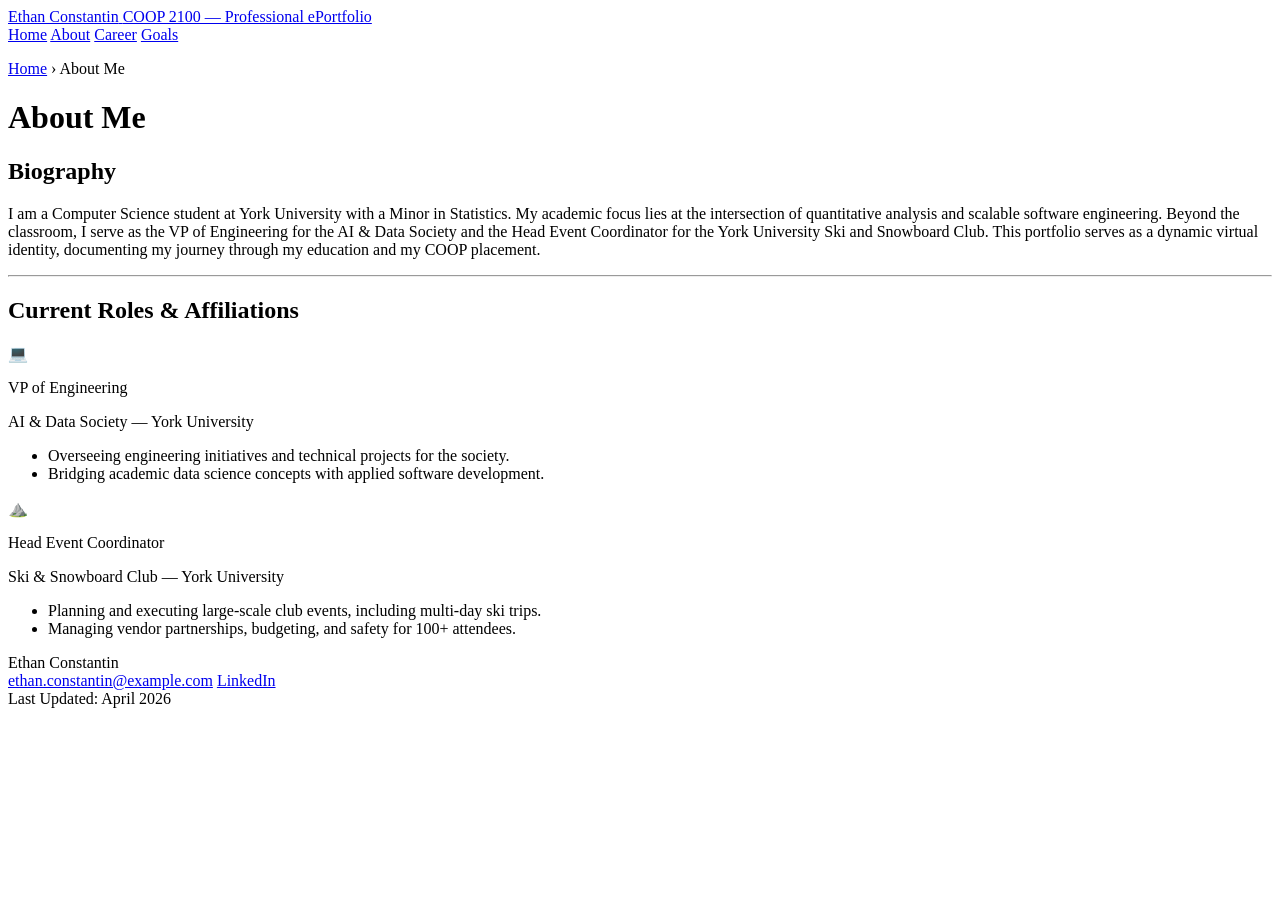
==== about.html @ 38c7a742 "about.html" ====
<!DOCTYPE html>
<html lang="en">
<head>
  <meta charset="UTF-8" />
  <meta name="viewport" content="width=device-width, initial-scale=1.0" />
  <title>About Me &mdash; Ethan Constantin ePortfolio</title>
  <link rel="stylesheet" href="styles.css" />
</head>
<body>
<div class="site-wrapper">

  <header class="site-header" role="banner">
    <div class="container">
      <a href="index.html" class="site-header__brand" aria-label="Home">
        <span class="site-header__name">Ethan Constantin</span>
        <span class="site-header__course">COOP 2100 &mdash; Professional ePortfolio</span>
      </a>
      <nav class="site-nav" aria-label="Primary navigation">
        <a href="index.html">Home</a>
        <a href="about.html" class="active">About</a>
        <a href="career.html">Career</a>
        <a href="goals.html">Goals</a>
      </nav>
    </div>
  </header>

  <div class="inner-hero">
    <div class="container">
      <p class="breadcrumb"><a href="index.html">Home</a> &rsaquo; About Me</p>
      <h1>About Me</h1>
    </div>
  </div>

  <main id="main-content">
    <div class="container">

      <section class="section" aria-labelledby="bio-heading">
        <h2 class="section-heading" id="bio-heading">Biography</h2>
        <div class="about-card">
          <p>I am a Computer Science student at York University with a Minor in Statistics. My academic focus lies at the intersection of quantitative analysis and scalable software engineering. Beyond the classroom, I serve as the VP of Engineering for the AI &amp; Data Society and the Head Event Coordinator for the York University Ski and Snowboard Club. This portfolio serves as a dynamic virtual identity, documenting my journey through my education and my COOP placement.</p>
        </div>
      </section>

      <hr class="divider" />

      <section class="section" aria-labelledby="roles-heading">
        <h2 class="section-heading" id="roles-heading">Current Roles &amp; Affiliations</h2>
        <div class="role-grid">

          <div class="role-card">
            <div class="role-card__icon-wrap">&#128187;</div>
            <p class="role-card__title">VP of Engineering</p>
            <p class="role-card__org">AI &amp; Data Society &mdash; York University</p>
            <ul>
              <li>Overseeing engineering initiatives and technical projects for the society.</li>
              <li>Bridging academic data science concepts with applied software development.</li>
            </ul>
          </div>

          <div class="role-card">
            <div class="role-card__icon-wrap">&#9968;&#65039;</div>
            <p class="role-card__title">Head Event Coordinator</p>
            <p class="role-card__org">Ski &amp; Snowboard Club &mdash; York University</p>
            <ul>
              <li>Planning and executing large-scale club events, including multi-day ski trips.</li>
              <li>Managing vendor partnerships, budgeting, and safety for 100+ attendees.</li>
            </ul>
          </div>

        </div>
      </section>

    </div>
  </main>

  <footer class="site-footer" role="contentinfo">
    <div class="container">
      <span class="footer__name">Ethan Constantin</span>
      <div class="footer__links">
        <a href="mailto:ethan.constantin@example.com">ethan.constantin@example.com</a>
        <a href="https://www.linkedin.com/in/ethanConstantin" target="_blank" rel="noopener noreferrer">LinkedIn</a>
      </div>
      <div class="footer__divider"></div>
      <span class="footer__updated">Last Updated: April 2026</span>
    </div>
  </footer>

</div>
</body>
</html>
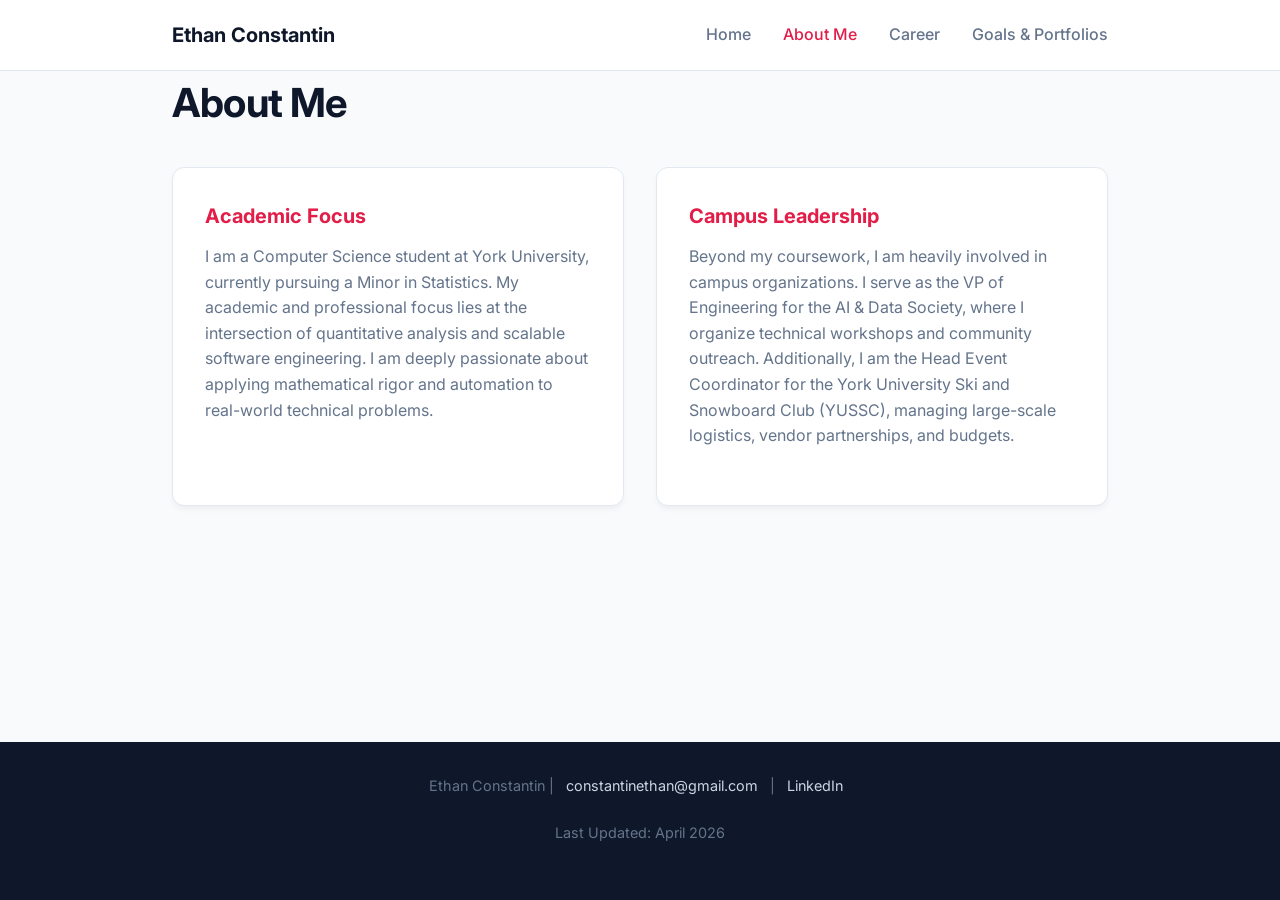
==== commit 31e8c70f: "Update about.html" ====
--- a/about.html
+++ b/about.html
@@ -1,90 +1,47 @@
 <!DOCTYPE html>
 <html lang="en">
 <head>
-  <meta charset="UTF-8" />
-  <meta name="viewport" content="width=device-width, initial-scale=1.0" />
-  <title>About Me &mdash; Ethan Constantin ePortfolio</title>
-  <link rel="stylesheet" href="styles.css" />
+    <meta charset="UTF-8">
+    <meta name="viewport" content="width=device-width, initial-scale=1.0">
+    <title>About Me - Ethan Constantin</title>
+    <link rel="stylesheet" href="styles.css">
 </head>
 <body>
-<div class="site-wrapper">
+    <header>
+        <div class="container">
+            <nav>
+                <a href="index.html" class="nav-brand">Ethan Constantin</a>
+                <div class="nav-links">
+                    <a href="index.html">Home</a>
+                    <a href="about.html" style="color: var(--brand-red);">About Me</a>
+                    <a href="career.html">Career</a>
+                    <a href="goals.html">Goals & Portfolios</a>
+                </div>
+            </nav>
+        </div>
+    </header>
 
-  <header class="site-header" role="banner">
-    <div class="container">
-      <a href="index.html" class="site-header__brand" aria-label="Home">
-        <span class="site-header__name">Ethan Constantin</span>
-        <span class="site-header__course">COOP 2100 &mdash; Professional ePortfolio</span>
-      </a>
-      <nav class="site-nav" aria-label="Primary navigation">
-        <a href="index.html">Home</a>
-        <a href="about.html" class="active">About</a>
-        <a href="career.html">Career</a>
-        <a href="goals.html">Goals</a>
-      </nav>
-    </div>
-  </header>
+    <main class="container">
+        <h1>About Me</h1>
+        
+        <div class="grid-2" style="margin-top: 2rem;">
+            <div class="card">
+                <h3>Academic Focus</h3>
+                <p>I am a Computer Science student at York University, currently pursuing a Minor in Statistics. My academic and professional focus lies at the intersection of quantitative analysis and scalable software engineering. I am deeply passionate about applying mathematical rigor and automation to real-world technical problems.</p>
+            </div>
 
-  <div class="inner-hero">
-    <div class="container">
-      <p class="breadcrumb"><a href="index.html">Home</a> &rsaquo; About Me</p>
-      <h1>About Me</h1>
-    </div>
-  </div>
+            <div class="card">
+                <h3>Campus Leadership</h3>
+                <p>Beyond my coursework, I am heavily involved in campus organizations. I serve as the VP of Engineering for the AI & Data Society, where I organize technical workshops and community outreach. Additionally, I am the Head Event Coordinator for the York University Ski and Snowboard Club (YUSSC), managing large-scale logistics, vendor partnerships, and budgets.</p>
+            </div>
+        </div>
+    </main>
 
-  <main id="main-content">
-    <div class="container">
-
-      <section class="section" aria-labelledby="bio-heading">
-        <h2 class="section-heading" id="bio-heading">Biography</h2>
-        <div class="about-card">
-          <p>I am a Computer Science student at York University with a Minor in Statistics. My academic focus lies at the intersection of quantitative analysis and scalable software engineering. Beyond the classroom, I serve as the VP of Engineering for the AI &amp; Data Society and the Head Event Coordinator for the York University Ski and Snowboard Club. This portfolio serves as a dynamic virtual identity, documenting my journey through my education and my COOP placement.</p>
+    <footer>
+        <div class="container">
+            <p>Ethan Constantin | <a href="mailto:constantinethan@gmail.com">constantinethan@gmail.com</a> | <a href="https://www.linkedin.com/in/ethan-constantin-b8b09223b" target="_blank">LinkedIn</a></p>
+            <p style="margin-top: 0.5rem;">Last Updated: April 2026</p>
         </div>
-      </section>
-
-      <hr class="divider" />
-
-      <section class="section" aria-labelledby="roles-heading">
-        <h2 class="section-heading" id="roles-heading">Current Roles &amp; Affiliations</h2>
-        <div class="role-grid">
-
-          <div class="role-card">
-            <div class="role-card__icon-wrap">&#128187;</div>
-            <p class="role-card__title">VP of Engineering</p>
-            <p class="role-card__org">AI &amp; Data Society &mdash; York University</p>
-            <ul>
-              <li>Overseeing engineering initiatives and technical projects for the society.</li>
-              <li>Bridging academic data science concepts with applied software development.</li>
-            </ul>
-          </div>
-
-          <div class="role-card">
-            <div class="role-card__icon-wrap">&#9968;&#65039;</div>
-            <p class="role-card__title">Head Event Coordinator</p>
-            <p class="role-card__org">Ski &amp; Snowboard Club &mdash; York University</p>
-            <ul>
-              <li>Planning and executing large-scale club events, including multi-day ski trips.</li>
-              <li>Managing vendor partnerships, budgeting, and safety for 100+ attendees.</li>
-            </ul>
-          </div>
-
-        </div>
-      </section>
-
-    </div>
-  </main>
-
-  <footer class="site-footer" role="contentinfo">
-    <div class="container">
-      <span class="footer__name">Ethan Constantin</span>
-      <div class="footer__links">
-        <a href="mailto:ethan.constantin@example.com">ethan.constantin@example.com</a>
-        <a href="https://www.linkedin.com/in/ethanConstantin" target="_blank" rel="noopener noreferrer">LinkedIn</a>
-      </div>
-      <div class="footer__divider"></div>
-      <span class="footer__updated">Last Updated: April 2026</span>
-    </div>
-  </footer>
-
-</div>
+    </footer>
 </body>
 </html>
--- a/styles.css
+++ b/styles.css
@@ -0,0 +1,163 @@
+@import url('https://fonts.googleapis.com/css2?family=Inter:wght@400;500;600;700&display=swap');
+
+:root {
+    --brand-navy: #0f172a;
+    --brand-slate: #64748b;
+    --brand-red: #e11d48;
+    --bg-light: #f8fafc;
+    --card-bg: #ffffff;
+    --border: #e2e8f0;
+}
+
+* {
+    margin: 0;
+    padding: 0;
+    box-sizing: border-box;
+}
+
+body {
+    font-family: 'Inter', sans-serif;
+    background-color: var(--bg-light);
+    color: var(--brand-navy);
+    line-height: 1.6;
+    display: flex;
+    flex-direction: column;
+    min-height: 100vh;
+}
+
+.container {
+    max-width: 1000px;
+    margin: 0 auto;
+    padding: 0 2rem;
+    width: 100%;
+}
+
+/* Navigation */
+header {
+    background-color: var(--card-bg);
+    border-bottom: 1px solid var(--border);
+    position: sticky;
+    top: 0;
+    z-index: 100;
+}
+
+nav {
+    display: flex;
+    justify-content: space-between;
+    align-items: center;
+    height: 70px;
+}
+
+.nav-brand {
+    font-weight: 700;
+    font-size: 1.25rem;
+    color: var(--brand-navy);
+    text-decoration: none;
+}
+
+.nav-links {
+    display: flex;
+    gap: 2rem;
+}
+
+.nav-links a {
+    text-decoration: none;
+    color: var(--brand-slate);
+    font-weight: 500;
+    transition: color 0.2s ease;
+}
+
+.nav-links a:hover {
+    color: var(--brand-red);
+}
+
+/* Main Content */
+main {
+    flex: 1;
+    padding: 3rem 0;
+}
+
+h1 { font-size: 2.5rem; margin-bottom: 0.5rem; letter-spacing: -0.02em; }
+h2 { font-size: 1.75rem; margin-bottom: 1.5rem; border-bottom: 2px solid var(--border); padding-bottom: 0.5rem; }
+h3 { font-size: 1.25rem; margin-bottom: 0.75rem; color: var(--brand-red); }
+p { color: var(--brand-slate); margin-bottom: 1.5rem; }
+
+/* Cards & Layout */
+.card {
+    background: var(--card-bg);
+    border: 1px solid var(--border);
+    border-radius: 12px;
+    padding: 2rem;
+    margin-bottom: 2rem;
+    box-shadow: 0 4px 6px -1px rgb(0 0 0 / 0.05);
+    transition: transform 0.2s ease, box-shadow 0.2s ease;
+}
+
+.card:hover {
+    transform: translateY(-2px);
+    box-shadow: 0 10px 15px -3px rgb(0 0 0 / 0.05);
+}
+
+/* Table of Contents */
+.toc-list {
+    list-style: none;
+    counter-reset: toc-counter;
+}
+
+.toc-list li {
+    margin-bottom: 1rem;
+    position: relative;
+    padding-left: 2rem;
+}
+
+.toc-list li::before {
+    counter-increment: toc-counter;
+    content: counter(toc-counter) ".";
+    position: absolute;
+    left: 0;
+    color: var(--brand-red);
+    font-weight: 700;
+}
+
+.toc-list a {
+    text-decoration: none;
+    color: var(--brand-navy);
+    font-weight: 600;
+    font-size: 1.1rem;
+}
+
+.toc-list a:hover { color: var(--brand-red); }
+.toc-desc { color: var(--brand-slate); font-size: 0.95rem; display: block; margin-top: 0.25rem; }
+
+/* Grid Layouts */
+.grid-2 {
+    display: grid;
+    grid-template-columns: 1fr 1fr;
+    gap: 2rem;
+}
+
+/* Button */
+.btn {
+    display: inline-block;
+    background-color: var(--brand-navy);
+    color: white !important;
+    padding: 0.75rem 1.5rem;
+    border-radius: 6px;
+    text-decoration: none;
+    font-weight: 500;
+    transition: background-color 0.2s ease;
+}
+
+.btn:hover { background-color: var(--brand-slate); }
+
+/* Footer */
+footer {
+    background-color: var(--brand-navy);
+    color: #94a3b8;
+    padding: 2rem 0;
+    text-align: center;
+    font-size: 0.9rem;
+}
+
+footer a { color: #cbd5e1; text-decoration: none; margin: 0 0.5rem; }
+footer a:hover { color: white; }
